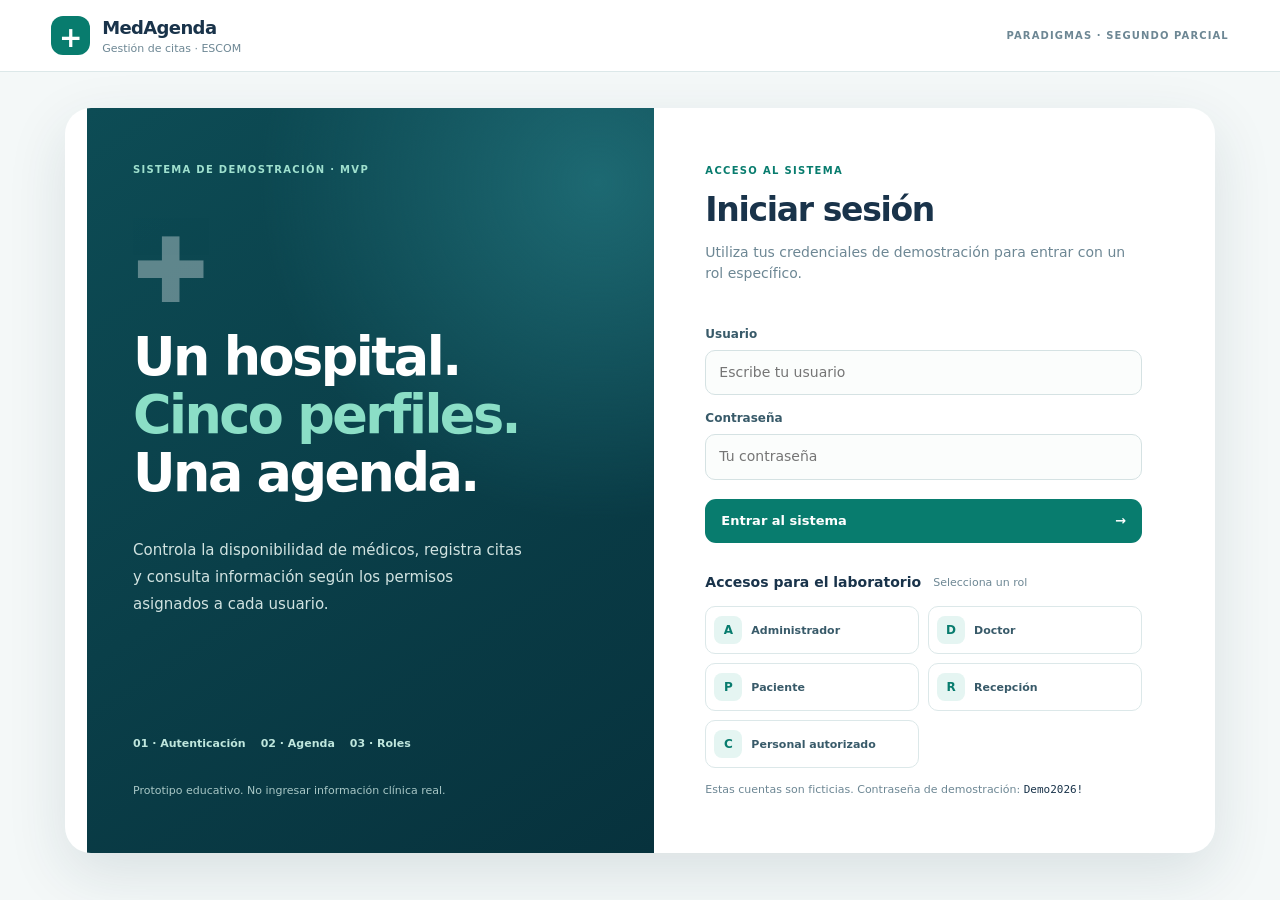
==== frontend/mvp.html @ 10e81b1a "Merge pull request #2 from luisgabrielrosas4-glitch/segundo-parcial-mvp-2026 Segundo parcial mvp 202" ====
<!doctype html>
<html lang="es">
<head>
  <meta charset="utf-8">
  <meta name="viewport" content="width=device-width, initial-scale=1">
  <meta name="color-scheme" content="light">
  <title>MedAgenda | Hospital · Segundo parcial</title>
  <link rel="stylesheet" href="mvp.css">
  <script src="mvp.js" defer></script>
</head>
<body>
  <header class="header">
    <a class="brand" href="/" aria-label="MedAgenda, inicio"><span class="brand-mark">+</span><span><strong>MedAgenda</strong><small>Gestión de citas · ESCOM</small></span></a>
    <div class="header-right"><span class="semester">PARADIGMAS · SEGUNDO PARCIAL</span><span class="user-pill" id="user-pill" hidden></span><button type="button" id="logout" class="logout" hidden>Cerrar sesión</button></div>
  </header>

  <main id="login-screen" class="login-layout">
    <section class="welcome">
      <div class="eyebrow light">SISTEMA DE DEMOSTRACIÓN · MVP</div>
      <div class="welcome-mark">✚</div>
      <h1>Un hospital.<br><em>Cinco perfiles.</em><br>Una agenda.</h1>
      <p>Controla la disponibilidad de médicos, registra citas y consulta información según los permisos asignados a cada usuario.</p>
      <div class="welcome-strip"><span>01 · Autenticación</span><span>02 · Agenda</span><span>03 · Roles</span></div>
      <small>Prototipo educativo. No ingresar información clínica real.</small>
    </section>
    <section class="login-panel">
      <p class="eyebrow">ACCESO AL SISTEMA</p>
      <h2>Iniciar sesión</h2>
      <p class="muted">Utiliza tus credenciales de demostración para entrar con un rol específico.</p>
      <form id="login-form" autocomplete="off">
        <label for="username">Usuario</label><input id="username" name="username" required autocomplete="username" placeholder="Escribe tu usuario" maxlength="60">
        <label for="password">Contraseña</label><input id="password" type="password" name="password" required autocomplete="current-password" placeholder="Tu contraseña">
        <button class="button primary full" type="submit" id="login-button">Entrar al sistema <span>→</span></button>
      </form>
      <p id="login-error" role="alert" class="alert" hidden></p>
      <div class="demo-guide"><div class="row"><strong>Accesos para el laboratorio</strong><span class="small-label">Selecciona un rol</span></div>
        <div class="demo-grid" id="demo-grid">
          <button type="button" data-demo="admin"><span class="demo-avatar">A</span><span>Administrador</span></button>
          <button type="button" data-demo="doctora"><span class="demo-avatar">D</span><span>Doctor</span></button>
          <button type="button" data-demo="paciente"><span class="demo-avatar">P</span><span>Paciente</span></button>
          <button type="button" data-demo="recepcion"><span class="demo-avatar">R</span><span>Recepción</span></button>
          <button type="button" data-demo="consulta"><span class="demo-avatar">C</span><span>Personal autorizado</span></button>
        </div>
        <p class="hint">Estas cuentas son ficticias. Contraseña de demostración: <code>Demo2026!</code></p>
      </div>
    </section>
  </main>

  <main id="dashboard" class="container" hidden>
    <section class="dashboard-title"><div><p class="eyebrow" id="dashboard-eyebrow">MI ESPACIO</p><h1 id="dashboard-heading">Panel principal</h1><p id="dashboard-description" class="muted"></p></div><div class="hours"><small>Jornada de consultas</small><strong>08:00 — 14:00</strong><span>Persistencia SQLite · Datos de prueba</span></div></section>
    <nav class="role-nav" aria-label="Secciones disponibles"><span id="role-note">Acceso según rol</span></nav>
    <p class="status" id="status" role="status">Sesión iniciada.</p>

    <section class="workspace" id="availability-area" hidden>
      <article class="card controls"><div class="card-heading"><span class="step">01</span><div><p class="eyebrow">CONSULTA</p><h2>Disponibilidad médica</h2></div></div>
        <label for="doctor">Médico</label><select id="doctor"><option value="">Seleccionar médico</option></select>
        <label for="date">Fecha de la consulta</label><input id="date" type="date">
        <label for="duration">Duración</label><select id="duration"><option value="15">15 minutos</option><option value="30" selected>30 minutos</option><option value="45">45 minutos</option><option value="60">60 minutos</option></select>
        <button id="search" type="button" class="button primary full">Buscar espacios libres <span>→</span></button>
        <div id="booking-form" hidden>
          <div class="form-divider"></div>
          <p class="eyebrow">RESERVAR HORARIO</p>
          <div class="chosen">Selección actual <strong id="chosen">Ninguna</strong></div>
          <label class="checkline" for="demo-patient"><input id="demo-patient" type="checkbox"> Vincular cita con la cuenta «paciente» de demostración</label>
          <label for="patient">Nombre del paciente</label><input id="patient" maxlength="120" placeholder="Nombre y apellidos" autocomplete="off">
          <label for="phone">Teléfono (opcional)</label><input id="phone" maxlength="30" placeholder="Teléfono ficticio" autocomplete="off">
          <button id="book" type="button" class="button accent full" disabled>Confirmar cita</button>
        </div>
      </article>
      <article class="card schedules"><div class="row space"><div><p class="eyebrow">RESULTADOS</p><h2>Horarios disponibles</h2></div><span id="counter" class="counter">—</span></div>
        <p class="hint">El sistema calcula intervalos libres sin empalmes con otras citas del mismo médico y fecha.</p>
        <div class="slot-grid" id="slots"><p class="empty">Consulta un médico y una fecha para ver los espacios.</p></div>
        <div class="booked-heading"><h3>Horarios ocupados</h3><span class="small-label">Solo intervalos, sin información personal</span></div>
        <div class="occupied" id="occupied"><span class="muted">Sin consulta todavía</span></div>
      </article>
    </section>

    <section id="agenda-area" class="card agenda" hidden>
      <div class="row space"><div><p class="eyebrow">MIS REGISTROS</p><h2 id="agenda-heading">Agenda de citas</h2></div><button id="refresh" type="button" class="button ghost">Actualizar agenda ↻</button></div>
      <p class="hint" id="agenda-hint">Esta tabla muestra la información autorizada para tu cuenta.</p>
      <div class="table-wrap"><table><thead><tr><th>Folio</th><th>Paciente</th><th>Médico</th><th>Fecha</th><th>Horario</th><th>Estado</th><th id="action-head">Acción</th></tr></thead><tbody id="appointments"><tr><td colspan="7">Aún no hay información.</td></tr></tbody></table></div>
    </section>

    <section id="admin-area" class="admin-grid" hidden>
      <article class="card"><p class="eyebrow">ADMINISTRACIÓN</p><h2>Resumen del hospital</h2><div id="metrics" class="metrics"></div><h3>Cuentas de demostración</h3><div class="table-wrap"><table><thead><tr><th>Usuario</th><th>Nombre</th><th>Rol</th><th>Estado</th></tr></thead><tbody id="users"></tbody></table></div></article>
      <article class="card"><p class="eyebrow">CATÁLOGO</p><h2>Registrar médico</h2><p class="hint">El administrador puede agregar médicos al catálogo. Los cambios permanecen guardados.</p>
        <form id="new-doctor-form"><label for="new-id">ID del médico</label><input id="new-id" required maxlength="12" placeholder="MED004">
          <label for="new-name">Nombre</label><input id="new-name" required maxlength="120" placeholder="Dr. Nombre Apellido">
          <label for="new-specialty">Especialidad</label><input id="new-specialty" required maxlength="100" placeholder="Dermatología">
          <button type="submit" class="button primary full">Agregar al catálogo</button></form>
      </article>
    </section>
    <p class="footnote">MVP académico · Los roles y contraseñas están destinados únicamente a demostraciones locales.</p>
  </main>
</body>
</html>
---- frontend/mvp.css ----
:root{--ink:#19334a;--ink2:#385a69;--muted:#6d8794;--line:#dce8e9;--bg:#f4f8f8;--white:#fff;--green:#087c6e;--dark:#0b3b44;--sea:#e5f5f2;--red:#b4424d;--radius:17px;--shadow:0 12px 34px rgba(13,58,68,.07)}
*{box-sizing:border-box}body{margin:0;background:var(--bg);font:14px/1.55 system-ui,-apple-system,Segoe UI,Arial,sans-serif;color:var(--ink)}[hidden]{display:none!important}button,input,select{font:inherit}button{cursor:pointer}button:disabled{opacity:.48;cursor:not-allowed}button:focus-visible,input:focus-visible,select:focus-visible{outline:3px solid #71b8a8;outline-offset:2px}a{color:inherit;text-decoration:none}
.header{background:#fff;min-height:72px;border-bottom:1px solid var(--line);padding:14px clamp(18px,4vw,70px);display:flex;align-items:center;justify-content:space-between;gap:15px}.brand{display:flex;align-items:center;gap:12px}.brand-mark{display:grid;place-items:center;width:39px;height:39px;border-radius:12px;background:var(--green);color:#fff;font-weight:800;font-size:28px}.brand strong{display:block;font-size:18px;letter-spacing:-.035em}.brand small{display:block;font-size:11px;color:var(--muted);margin-top:-2px}.header-right{display:flex;align-items:center;gap:12px;flex-wrap:wrap;justify-content:flex-end}.semester{color:var(--muted);font-size:10px;font-weight:800;letter-spacing:.11em}.user-pill{background:var(--sea);color:var(--green);border-radius:30px;padding:7px 12px;font-size:12px;font-weight:750}.logout{background:transparent;border:1px solid var(--line);border-radius:10px;padding:7px 12px;color:var(--ink2);font-weight:650}
.login-layout{max-width:1150px;margin:36px auto;padding:0 22px;display:grid;grid-template-columns:1fr .95fr;gap:0;min-height:655px;border-radius:26px;overflow:hidden;box-shadow:0 20px 60px #17394e1f;background:#fff}.welcome{background:radial-gradient(circle at 90% 10%,#1d6972 0%,transparent 40%),linear-gradient(147deg,#0d4c55,#07323d);color:#fff;padding:54px 46px;display:flex;flex-direction:column;position:relative}.welcome h1{font-size:clamp(34px,4.1vw,54px);letter-spacing:-.048em;line-height:1.11;font-weight:750;margin:12px 0 20px}.welcome em{font-style:normal;color:#8bdec6}.welcome>p{color:#d1e3e1;font-size:15px;line-height:1.8;max-width:390px}.welcome-mark{font-size:90px;opacity:.34;margin-top:48px;line-height:1}.welcome-strip{display:flex;flex-wrap:wrap;gap:15px;margin-top:auto;font-size:11px;font-weight:750;color:#bfe6dd}.welcome>small{color:#a8c7c6;margin-top:30px;font-size:11px}.login-panel{padding:55px clamp(25px,4vw,60px);display:flex;flex-direction:column}.login-panel h2{font-size:33px;margin:5px 0 7px;letter-spacing:-.04em}.muted,.hint{color:var(--muted)}.eyebrow{margin:0;color:var(--green);font-size:10px;letter-spacing:.13em;font-weight:850}.eyebrow.light{color:#9fe0ce}.login-panel>p.muted{margin:0 0 26px}.login-panel label,.controls label,.admin-grid label{display:block;margin:14px 0 6px;color:var(--ink2);font-size:12px;font-weight:750}.login-panel input,.controls input,.controls select,.admin-grid input{width:100%;padding:11px 13px;border:1px solid #d5e2e3;border-radius:10px;background:#fbfdfc;color:var(--ink);min-height:45px}.button{display:inline-flex;justify-content:center;gap:12px;align-items:center;border:0;border-radius:11px;font-size:13px;font-weight:780;padding:12px 16px;min-height:43px}.button.primary{background:var(--green);color:#fff}.button.primary:hover,.button.accent:hover{filter:brightness(.93)}.button.accent{background:var(--dark);color:white}.button.ghost{border:1px solid var(--line);background:#fff;color:var(--green)}.button.full{width:100%;justify-content:space-between;margin-top:19px}.alert{padding:10px;border-radius:9px;background:#fff0f0;color:var(--red);font-size:12px}.demo-guide{margin-top:auto;padding-top:29px}.row{display:flex;align-items:center;gap:12px}.row.space{justify-content:space-between}.small-label{font-size:11px;color:var(--muted)}.demo-grid{display:grid;grid-template-columns:repeat(2,1fr);gap:9px;margin:13px 0}.demo-grid button{text-align:left;display:flex;align-items:center;gap:9px;border:1px solid var(--line);background:#fff;border-radius:10px;padding:9px 8px;font-size:11px;font-weight:700;color:var(--ink2)}.demo-grid button:hover{background:var(--sea);border-color:#9ccec2}.demo-avatar{border-radius:8px;width:28px;height:28px;background:var(--sea);color:var(--green);font-size:12px;display:grid;place-items:center}.demo-guide .hint{font-size:11px;margin:0}.demo-guide code{color:var(--ink)}
.container{max-width:1210px;margin:0 auto;padding:34px 22px 60px}.dashboard-title{display:flex;justify-content:space-between;gap:20px;align-items:flex-start;margin-bottom:20px}.dashboard-title h1{font-size:clamp(26px,4vw,39px);line-height:1.1;letter-spacing:-.04em;margin:6px 0 9px}.dashboard-title .muted{margin:0;font-size:13px}.hours{background:linear-gradient(120deg,#e4f6f0,#f4fbf8);border:1px solid #c8e9de;border-radius:14px;padding:14px 22px;min-width:220px}.hours small,.hours span{display:block;font-size:11px;color:#5e8b7e}.hours strong{display:block;font-size:22px;margin:2px 0;color:#176457}.role-nav{border:1px solid var(--line);background:#fff;border-radius:12px;padding:12px 18px;margin-bottom:16px;color:var(--ink2);font-size:12px;font-weight:670}.status{padding:11px 15px;border-radius:11px;background:#eaf7f2;color:#136652;border:1px solid #c7e7d9;font-size:12px;margin:0 0 17px}.status.bad{background:#fff1f1;border-color:#f0d0d0;color:var(--red)}.card{background:#fff;border:1px solid var(--line);border-radius:var(--radius);box-shadow:var(--shadow);padding:26px}.card h2{font-size:20px;letter-spacing:-.025em;margin:2px 0 14px}.card h3{font-size:15px;margin:20px 0 11px}.workspace{display:grid;grid-template-columns:minmax(280px,355px) 1fr;gap:19px;margin-bottom:19px}.card-heading{display:flex;gap:12px;align-items:center}.card-heading h2{margin:0}.step{background:var(--sea);color:var(--green);padding:11px;border-radius:11px;font-weight:800}.controls .button{margin-top:19px}.form-divider{height:1px;background:var(--line);margin:26px 0 19px}.chosen{padding:11px;border:1px solid #cce7de;background:#f4faf7;border-radius:10px;font-size:12px;margin:10px 0}.chosen strong{display:block;color:var(--green);font-size:15px}.checkline{display:flex!important;align-items:flex-start;gap:9px;line-height:1.4}.checkline input{width:auto;min-height:0;margin:2px 0}.schedules .hint,.agenda .hint,.admin-grid .hint{font-size:12px;margin:0 0 15px}.counter{background:var(--sea);color:var(--green);border-radius:30px;padding:6px 10px;font-size:11px;font-weight:800}.slot-grid{display:grid;grid-template-columns:repeat(auto-fill,minmax(125px,1fr));gap:10px;min-height:120px}.slot{background:#f9fcfb;border:1px solid #d3e8df;padding:14px;border-radius:12px;text-align:center}.slot strong{display:block;font-size:17px;letter-spacing:-.02em}.slot small{display:block;font-size:11px;color:var(--muted)}.slot:hover:not(:disabled),.slot[aria-pressed=true]{background:#e2f5ef;border-color:#56a48d}.slot[aria-pressed=true]{box-shadow:inset 0 0 0 1px #56a48d}.slot.readonly{cursor:default}.empty{grid-column:1/-1;text-align:center;padding:33px;color:var(--muted);font-size:13px}.booked-heading{display:flex;gap:15px;flex-wrap:wrap;align-items:center;margin-top:22px;border-top:1px solid var(--line);padding-top:10px}.occupied{display:flex;flex-wrap:wrap;gap:7px}.occupied span{padding:7px 11px;background:#fff1f1;border:1px solid #f1dbdb;color:#a45e65;border-radius:10px;font-size:11px}.occupied .muted{background:transparent;border:0}.agenda{margin-bottom:19px}.table-wrap{overflow:auto;border:1px solid var(--line);border-radius:11px}table{width:100%;border-collapse:collapse;font-size:12px;white-space:nowrap}th{text-align:left;font-size:10px;text-transform:uppercase;letter-spacing:.06em;color:#6d8490;background:#f5f9f9}th,td{padding:11px 12px;border-bottom:1px solid var(--line)}tbody tr:last-child td{border-bottom:0}.state{font-size:11px;padding:5px 8px;border-radius:20px;background:#ecf7f0;color:#17724e}.state.cancelada{color:#8b6e70;background:#f3eeee}.small-btn{background:#fff1f1;border:1px solid #e3c2c4;border-radius:7px;color:#9f454b;padding:6px 9px;font-size:11px}.admin-grid{display:grid;grid-template-columns:minmax(0,1.3fr) minmax(280px,1fr);gap:19px}.metrics{display:grid;grid-template-columns:repeat(2,1fr);gap:11px;margin:18px 0}.metrics div{background:#f3faf7;border:1px solid #d5e9e3;border-radius:12px;padding:12px}.metrics strong{font-size:23px;display:block;color:var(--green)}.metrics small{color:var(--muted)}.footnote{text-align:center;color:var(--muted);font-size:11px;margin:28px 0 0}
@media(max-width:850px){.login-layout{grid-template-columns:1fr}.welcome{min-height:330px;padding:33px}.welcome-mark{font-size:50px;margin-top:12px}.welcome-strip{margin-top:10px}.login-panel{padding:30px}.workspace,.admin-grid{grid-template-columns:1fr}.dashboard-title{flex-direction:column}.hours{width:100%}}@media(max-width:520px){.semester{display:none}.header{padding:12px 16px}.container{padding:20px 12px}.card{padding:16px}.demo-grid{grid-template-columns:1fr 1fr}.row.space{align-items:flex-start}.dashboard-title h1{font-size:29px}}
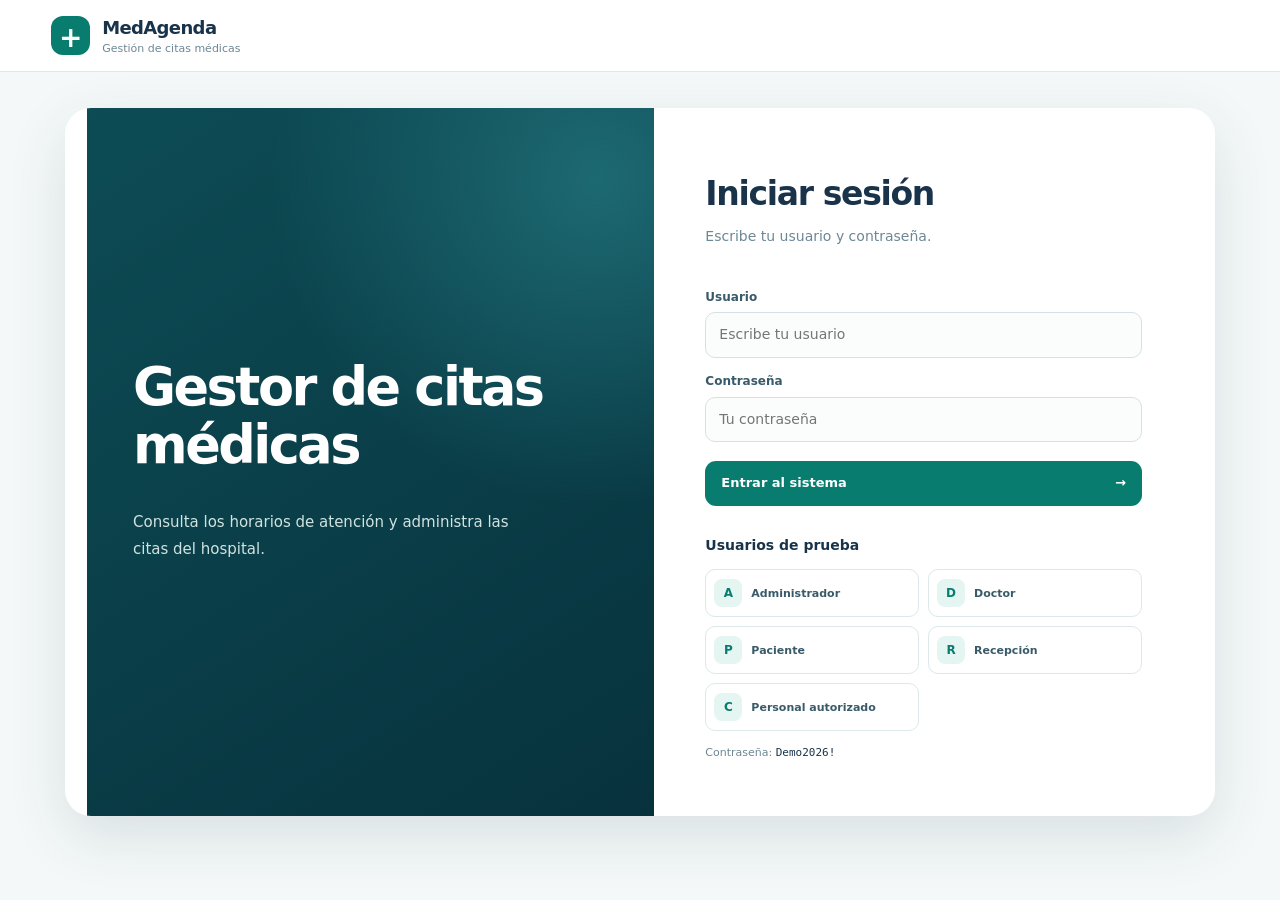
==== commit 842f74f4: "Merge pull request #3 from luisgabrielrosas4-glitch/segundo-parcial-mvp-2026 Segundo parcial mvp 202" ====
--- a/frontend/mvp.html
+++ b/frontend/mvp.html
@@ -4,36 +4,31 @@
   <meta charset="utf-8">
   <meta name="viewport" content="width=device-width, initial-scale=1">
   <meta name="color-scheme" content="light">
-  <title>MedAgenda | Hospital · Segundo parcial</title>
+  <title>MedAgenda | Gestor de citas</title>
   <link rel="stylesheet" href="mvp.css">
   <script src="mvp.js" defer></script>
 </head>
 <body>
   <header class="header">
-    <a class="brand" href="/" aria-label="MedAgenda, inicio"><span class="brand-mark">+</span><span><strong>MedAgenda</strong><small>Gestión de citas · ESCOM</small></span></a>
-    <div class="header-right"><span class="semester">PARADIGMAS · SEGUNDO PARCIAL</span><span class="user-pill" id="user-pill" hidden></span><button type="button" id="logout" class="logout" hidden>Cerrar sesión</button></div>
+    <a class="brand" href="/" aria-label="MedAgenda, inicio"><span class="brand-mark">+</span><span><strong>MedAgenda</strong><small>Gestión de citas médicas</small></span></a>
+    <div class="header-right"><span class="user-pill" id="user-pill" hidden></span><button type="button" id="logout" class="logout" hidden>Cerrar sesión</button></div>
   </header>
 
   <main id="login-screen" class="login-layout">
     <section class="welcome">
-      <div class="eyebrow light">SISTEMA DE DEMOSTRACIÓN · MVP</div>
-      <div class="welcome-mark">✚</div>
-      <h1>Un hospital.<br><em>Cinco perfiles.</em><br>Una agenda.</h1>
-      <p>Controla la disponibilidad de médicos, registra citas y consulta información según los permisos asignados a cada usuario.</p>
-      <div class="welcome-strip"><span>01 · Autenticación</span><span>02 · Agenda</span><span>03 · Roles</span></div>
-      <small>Prototipo educativo. No ingresar información clínica real.</small>
+      <h1>Gestor de citas médicas</h1>
+      <p>Consulta los horarios de atención y administra las citas del hospital.</p>
     </section>
     <section class="login-panel">
-      <p class="eyebrow">ACCESO AL SISTEMA</p>
       <h2>Iniciar sesión</h2>
-      <p class="muted">Utiliza tus credenciales de demostración para entrar con un rol específico.</p>
+      <p class="muted">Escribe tu usuario y contraseña.</p>
       <form id="login-form" autocomplete="off">
         <label for="username">Usuario</label><input id="username" name="username" required autocomplete="username" placeholder="Escribe tu usuario" maxlength="60">
         <label for="password">Contraseña</label><input id="password" type="password" name="password" required autocomplete="current-password" placeholder="Tu contraseña">
         <button class="button primary full" type="submit" id="login-button">Entrar al sistema <span>→</span></button>
       </form>
       <p id="login-error" role="alert" class="alert" hidden></p>
-      <div class="demo-guide"><div class="row"><strong>Accesos para el laboratorio</strong><span class="small-label">Selecciona un rol</span></div>
+      <div class="demo-guide"><div class="row"><strong>Usuarios de prueba</strong></div>
         <div class="demo-grid" id="demo-grid">
           <button type="button" data-demo="admin"><span class="demo-avatar">A</span><span>Administrador</span></button>
           <button type="button" data-demo="doctora"><span class="demo-avatar">D</span><span>Doctor</span></button>
@@ -41,56 +36,53 @@
           <button type="button" data-demo="recepcion"><span class="demo-avatar">R</span><span>Recepción</span></button>
           <button type="button" data-demo="consulta"><span class="demo-avatar">C</span><span>Personal autorizado</span></button>
         </div>
-        <p class="hint">Estas cuentas son ficticias. Contraseña de demostración: <code>Demo2026!</code></p>
+        <p class="hint">Contraseña: <code>Demo2026!</code></p>
       </div>
     </section>
   </main>
 
   <main id="dashboard" class="container" hidden>
-    <section class="dashboard-title"><div><p class="eyebrow" id="dashboard-eyebrow">MI ESPACIO</p><h1 id="dashboard-heading">Panel principal</h1><p id="dashboard-description" class="muted"></p></div><div class="hours"><small>Jornada de consultas</small><strong>08:00 — 14:00</strong><span>Persistencia SQLite · Datos de prueba</span></div></section>
-    <nav class="role-nav" aria-label="Secciones disponibles"><span id="role-note">Acceso según rol</span></nav>
+    <section class="dashboard-title"><div><h1 id="dashboard-heading">Panel principal</h1><p id="dashboard-description" class="muted"></p></div><div class="hours"><small>Horario de consultas</small><strong>08:00 — 14:00</strong></div></section>
     <p class="status" id="status" role="status">Sesión iniciada.</p>
 
     <section class="workspace" id="availability-area" hidden>
-      <article class="card controls"><div class="card-heading"><span class="step">01</span><div><p class="eyebrow">CONSULTA</p><h2>Disponibilidad médica</h2></div></div>
+      <article class="card controls"><div class="card-heading"><div><h2>Disponibilidad médica</h2></div></div>
         <label for="doctor">Médico</label><select id="doctor"><option value="">Seleccionar médico</option></select>
         <label for="date">Fecha de la consulta</label><input id="date" type="date">
         <label for="duration">Duración</label><select id="duration"><option value="15">15 minutos</option><option value="30" selected>30 minutos</option><option value="45">45 minutos</option><option value="60">60 minutos</option></select>
         <button id="search" type="button" class="button primary full">Buscar espacios libres <span>→</span></button>
         <div id="booking-form" hidden>
           <div class="form-divider"></div>
-          <p class="eyebrow">RESERVAR HORARIO</p>
+          <h3>Registrar cita</h3>
           <div class="chosen">Selección actual <strong id="chosen">Ninguna</strong></div>
-          <label class="checkline" for="demo-patient"><input id="demo-patient" type="checkbox"> Vincular cita con la cuenta «paciente» de demostración</label>
+          <label class="checkline" for="demo-patient"><input id="demo-patient" type="checkbox"> Asociar a la cuenta «paciente»</label>
           <label for="patient">Nombre del paciente</label><input id="patient" maxlength="120" placeholder="Nombre y apellidos" autocomplete="off">
-          <label for="phone">Teléfono (opcional)</label><input id="phone" maxlength="30" placeholder="Teléfono ficticio" autocomplete="off">
+          <label for="phone">Teléfono (opcional)</label><input id="phone" maxlength="30" placeholder="Teléfono" autocomplete="off">
           <button id="book" type="button" class="button accent full" disabled>Confirmar cita</button>
         </div>
       </article>
-      <article class="card schedules"><div class="row space"><div><p class="eyebrow">RESULTADOS</p><h2>Horarios disponibles</h2></div><span id="counter" class="counter">—</span></div>
-        <p class="hint">El sistema calcula intervalos libres sin empalmes con otras citas del mismo médico y fecha.</p>
+      <article class="card schedules"><div class="row space"><div><h2>Horarios disponibles</h2></div><span id="counter" class="counter">—</span></div>
+        <p class="hint">Horarios para el médico y la fecha seleccionados.</p>
         <div class="slot-grid" id="slots"><p class="empty">Consulta un médico y una fecha para ver los espacios.</p></div>
-        <div class="booked-heading"><h3>Horarios ocupados</h3><span class="small-label">Solo intervalos, sin información personal</span></div>
+        <div class="booked-heading"><h3>Horarios ocupados</h3></div>
         <div class="occupied" id="occupied"><span class="muted">Sin consulta todavía</span></div>
       </article>
     </section>
 
     <section id="agenda-area" class="card agenda" hidden>
-      <div class="row space"><div><p class="eyebrow">MIS REGISTROS</p><h2 id="agenda-heading">Agenda de citas</h2></div><button id="refresh" type="button" class="button ghost">Actualizar agenda ↻</button></div>
-      <p class="hint" id="agenda-hint">Esta tabla muestra la información autorizada para tu cuenta.</p>
+      <div class="row space"><div><h2 id="agenda-heading">Agenda de citas</h2></div><button id="refresh" type="button" class="button ghost">Actualizar agenda ↻</button></div>
       <div class="table-wrap"><table><thead><tr><th>Folio</th><th>Paciente</th><th>Médico</th><th>Fecha</th><th>Horario</th><th>Estado</th><th id="action-head">Acción</th></tr></thead><tbody id="appointments"><tr><td colspan="7">Aún no hay información.</td></tr></tbody></table></div>
     </section>
 
     <section id="admin-area" class="admin-grid" hidden>
-      <article class="card"><p class="eyebrow">ADMINISTRACIÓN</p><h2>Resumen del hospital</h2><div id="metrics" class="metrics"></div><h3>Cuentas de demostración</h3><div class="table-wrap"><table><thead><tr><th>Usuario</th><th>Nombre</th><th>Rol</th><th>Estado</th></tr></thead><tbody id="users"></tbody></table></div></article>
-      <article class="card"><p class="eyebrow">CATÁLOGO</p><h2>Registrar médico</h2><p class="hint">El administrador puede agregar médicos al catálogo. Los cambios permanecen guardados.</p>
+      <article class="card"><h2>Resumen</h2><div id="metrics" class="metrics"></div><h3>Usuarios</h3><div class="table-wrap"><table><thead><tr><th>Usuario</th><th>Nombre</th><th>Rol</th><th>Estado</th></tr></thead><tbody id="users"></tbody></table></div></article>
+      <article class="card"><h2>Registrar médico</h2>
         <form id="new-doctor-form"><label for="new-id">ID del médico</label><input id="new-id" required maxlength="12" placeholder="MED004">
           <label for="new-name">Nombre</label><input id="new-name" required maxlength="120" placeholder="Dr. Nombre Apellido">
           <label for="new-specialty">Especialidad</label><input id="new-specialty" required maxlength="100" placeholder="Dermatología">
           <button type="submit" class="button primary full">Agregar al catálogo</button></form>
       </article>
     </section>
-    <p class="footnote">MVP académico · Los roles y contraseñas están destinados únicamente a demostraciones locales.</p>
   </main>
 </body>
 </html>
--- a/frontend/mvp.css
+++ b/frontend/mvp.css
@@ -1,6 +1,6 @@
 :root{--ink:#19334a;--ink2:#385a69;--muted:#6d8794;--line:#dce8e9;--bg:#f4f8f8;--white:#fff;--green:#087c6e;--dark:#0b3b44;--sea:#e5f5f2;--red:#b4424d;--radius:17px;--shadow:0 12px 34px rgba(13,58,68,.07)}
 *{box-sizing:border-box}body{margin:0;background:var(--bg);font:14px/1.55 system-ui,-apple-system,Segoe UI,Arial,sans-serif;color:var(--ink)}[hidden]{display:none!important}button,input,select{font:inherit}button{cursor:pointer}button:disabled{opacity:.48;cursor:not-allowed}button:focus-visible,input:focus-visible,select:focus-visible{outline:3px solid #71b8a8;outline-offset:2px}a{color:inherit;text-decoration:none}
 .header{background:#fff;min-height:72px;border-bottom:1px solid var(--line);padding:14px clamp(18px,4vw,70px);display:flex;align-items:center;justify-content:space-between;gap:15px}.brand{display:flex;align-items:center;gap:12px}.brand-mark{display:grid;place-items:center;width:39px;height:39px;border-radius:12px;background:var(--green);color:#fff;font-weight:800;font-size:28px}.brand strong{display:block;font-size:18px;letter-spacing:-.035em}.brand small{display:block;font-size:11px;color:var(--muted);margin-top:-2px}.header-right{display:flex;align-items:center;gap:12px;flex-wrap:wrap;justify-content:flex-end}.semester{color:var(--muted);font-size:10px;font-weight:800;letter-spacing:.11em}.user-pill{background:var(--sea);color:var(--green);border-radius:30px;padding:7px 12px;font-size:12px;font-weight:750}.logout{background:transparent;border:1px solid var(--line);border-radius:10px;padding:7px 12px;color:var(--ink2);font-weight:650}
-.login-layout{max-width:1150px;margin:36px auto;padding:0 22px;display:grid;grid-template-columns:1fr .95fr;gap:0;min-height:655px;border-radius:26px;overflow:hidden;box-shadow:0 20px 60px #17394e1f;background:#fff}.welcome{background:radial-gradient(circle at 90% 10%,#1d6972 0%,transparent 40%),linear-gradient(147deg,#0d4c55,#07323d);color:#fff;padding:54px 46px;display:flex;flex-direction:column;position:relative}.welcome h1{font-size:clamp(34px,4.1vw,54px);letter-spacing:-.048em;line-height:1.11;font-weight:750;margin:12px 0 20px}.welcome em{font-style:normal;color:#8bdec6}.welcome>p{color:#d1e3e1;font-size:15px;line-height:1.8;max-width:390px}.welcome-mark{font-size:90px;opacity:.34;margin-top:48px;line-height:1}.welcome-strip{display:flex;flex-wrap:wrap;gap:15px;margin-top:auto;font-size:11px;font-weight:750;color:#bfe6dd}.welcome>small{color:#a8c7c6;margin-top:30px;font-size:11px}.login-panel{padding:55px clamp(25px,4vw,60px);display:flex;flex-direction:column}.login-panel h2{font-size:33px;margin:5px 0 7px;letter-spacing:-.04em}.muted,.hint{color:var(--muted)}.eyebrow{margin:0;color:var(--green);font-size:10px;letter-spacing:.13em;font-weight:850}.eyebrow.light{color:#9fe0ce}.login-panel>p.muted{margin:0 0 26px}.login-panel label,.controls label,.admin-grid label{display:block;margin:14px 0 6px;color:var(--ink2);font-size:12px;font-weight:750}.login-panel input,.controls input,.controls select,.admin-grid input{width:100%;padding:11px 13px;border:1px solid #d5e2e3;border-radius:10px;background:#fbfdfc;color:var(--ink);min-height:45px}.button{display:inline-flex;justify-content:center;gap:12px;align-items:center;border:0;border-radius:11px;font-size:13px;font-weight:780;padding:12px 16px;min-height:43px}.button.primary{background:var(--green);color:#fff}.button.primary:hover,.button.accent:hover{filter:brightness(.93)}.button.accent{background:var(--dark);color:white}.button.ghost{border:1px solid var(--line);background:#fff;color:var(--green)}.button.full{width:100%;justify-content:space-between;margin-top:19px}.alert{padding:10px;border-radius:9px;background:#fff0f0;color:var(--red);font-size:12px}.demo-guide{margin-top:auto;padding-top:29px}.row{display:flex;align-items:center;gap:12px}.row.space{justify-content:space-between}.small-label{font-size:11px;color:var(--muted)}.demo-grid{display:grid;grid-template-columns:repeat(2,1fr);gap:9px;margin:13px 0}.demo-grid button{text-align:left;display:flex;align-items:center;gap:9px;border:1px solid var(--line);background:#fff;border-radius:10px;padding:9px 8px;font-size:11px;font-weight:700;color:var(--ink2)}.demo-grid button:hover{background:var(--sea);border-color:#9ccec2}.demo-avatar{border-radius:8px;width:28px;height:28px;background:var(--sea);color:var(--green);font-size:12px;display:grid;place-items:center}.demo-guide .hint{font-size:11px;margin:0}.demo-guide code{color:var(--ink)}
-.container{max-width:1210px;margin:0 auto;padding:34px 22px 60px}.dashboard-title{display:flex;justify-content:space-between;gap:20px;align-items:flex-start;margin-bottom:20px}.dashboard-title h1{font-size:clamp(26px,4vw,39px);line-height:1.1;letter-spacing:-.04em;margin:6px 0 9px}.dashboard-title .muted{margin:0;font-size:13px}.hours{background:linear-gradient(120deg,#e4f6f0,#f4fbf8);border:1px solid #c8e9de;border-radius:14px;padding:14px 22px;min-width:220px}.hours small,.hours span{display:block;font-size:11px;color:#5e8b7e}.hours strong{display:block;font-size:22px;margin:2px 0;color:#176457}.role-nav{border:1px solid var(--line);background:#fff;border-radius:12px;padding:12px 18px;margin-bottom:16px;color:var(--ink2);font-size:12px;font-weight:670}.status{padding:11px 15px;border-radius:11px;background:#eaf7f2;color:#136652;border:1px solid #c7e7d9;font-size:12px;margin:0 0 17px}.status.bad{background:#fff1f1;border-color:#f0d0d0;color:var(--red)}.card{background:#fff;border:1px solid var(--line);border-radius:var(--radius);box-shadow:var(--shadow);padding:26px}.card h2{font-size:20px;letter-spacing:-.025em;margin:2px 0 14px}.card h3{font-size:15px;margin:20px 0 11px}.workspace{display:grid;grid-template-columns:minmax(280px,355px) 1fr;gap:19px;margin-bottom:19px}.card-heading{display:flex;gap:12px;align-items:center}.card-heading h2{margin:0}.step{background:var(--sea);color:var(--green);padding:11px;border-radius:11px;font-weight:800}.controls .button{margin-top:19px}.form-divider{height:1px;background:var(--line);margin:26px 0 19px}.chosen{padding:11px;border:1px solid #cce7de;background:#f4faf7;border-radius:10px;font-size:12px;margin:10px 0}.chosen strong{display:block;color:var(--green);font-size:15px}.checkline{display:flex!important;align-items:flex-start;gap:9px;line-height:1.4}.checkline input{width:auto;min-height:0;margin:2px 0}.schedules .hint,.agenda .hint,.admin-grid .hint{font-size:12px;margin:0 0 15px}.counter{background:var(--sea);color:var(--green);border-radius:30px;padding:6px 10px;font-size:11px;font-weight:800}.slot-grid{display:grid;grid-template-columns:repeat(auto-fill,minmax(125px,1fr));gap:10px;min-height:120px}.slot{background:#f9fcfb;border:1px solid #d3e8df;padding:14px;border-radius:12px;text-align:center}.slot strong{display:block;font-size:17px;letter-spacing:-.02em}.slot small{display:block;font-size:11px;color:var(--muted)}.slot:hover:not(:disabled),.slot[aria-pressed=true]{background:#e2f5ef;border-color:#56a48d}.slot[aria-pressed=true]{box-shadow:inset 0 0 0 1px #56a48d}.slot.readonly{cursor:default}.empty{grid-column:1/-1;text-align:center;padding:33px;color:var(--muted);font-size:13px}.booked-heading{display:flex;gap:15px;flex-wrap:wrap;align-items:center;margin-top:22px;border-top:1px solid var(--line);padding-top:10px}.occupied{display:flex;flex-wrap:wrap;gap:7px}.occupied span{padding:7px 11px;background:#fff1f1;border:1px solid #f1dbdb;color:#a45e65;border-radius:10px;font-size:11px}.occupied .muted{background:transparent;border:0}.agenda{margin-bottom:19px}.table-wrap{overflow:auto;border:1px solid var(--line);border-radius:11px}table{width:100%;border-collapse:collapse;font-size:12px;white-space:nowrap}th{text-align:left;font-size:10px;text-transform:uppercase;letter-spacing:.06em;color:#6d8490;background:#f5f9f9}th,td{padding:11px 12px;border-bottom:1px solid var(--line)}tbody tr:last-child td{border-bottom:0}.state{font-size:11px;padding:5px 8px;border-radius:20px;background:#ecf7f0;color:#17724e}.state.cancelada{color:#8b6e70;background:#f3eeee}.small-btn{background:#fff1f1;border:1px solid #e3c2c4;border-radius:7px;color:#9f454b;padding:6px 9px;font-size:11px}.admin-grid{display:grid;grid-template-columns:minmax(0,1.3fr) minmax(280px,1fr);gap:19px}.metrics{display:grid;grid-template-columns:repeat(2,1fr);gap:11px;margin:18px 0}.metrics div{background:#f3faf7;border:1px solid #d5e9e3;border-radius:12px;padding:12px}.metrics strong{font-size:23px;display:block;color:var(--green)}.metrics small{color:var(--muted)}.footnote{text-align:center;color:var(--muted);font-size:11px;margin:28px 0 0}
-@media(max-width:850px){.login-layout{grid-template-columns:1fr}.welcome{min-height:330px;padding:33px}.welcome-mark{font-size:50px;margin-top:12px}.welcome-strip{margin-top:10px}.login-panel{padding:30px}.workspace,.admin-grid{grid-template-columns:1fr}.dashboard-title{flex-direction:column}.hours{width:100%}}@media(max-width:520px){.semester{display:none}.header{padding:12px 16px}.container{padding:20px 12px}.card{padding:16px}.demo-grid{grid-template-columns:1fr 1fr}.row.space{align-items:flex-start}.dashboard-title h1{font-size:29px}}
+.login-layout{max-width:1150px;margin:36px auto;padding:0 22px;display:grid;grid-template-columns:1fr .95fr;gap:0;min-height:580px;border-radius:26px;overflow:hidden;box-shadow:0 20px 60px #17394e1f;background:#fff}.welcome{background:radial-gradient(circle at 90% 10%,#1d6972 0%,transparent 40%),linear-gradient(147deg,#0d4c55,#07323d);color:#fff;padding:54px 46px;display:flex;flex-direction:column;justify-content:center;position:relative}.welcome h1{font-size:clamp(34px,4.1vw,54px);letter-spacing:-.048em;line-height:1.11;font-weight:750;margin:12px 0 20px}.welcome>p{color:#d1e3e1;font-size:15px;line-height:1.8;max-width:390px}.login-panel{padding:55px clamp(25px,4vw,60px);display:flex;flex-direction:column}.login-panel h2{font-size:33px;margin:5px 0 7px;letter-spacing:-.04em}.muted,.hint{color:var(--muted)}.eyebrow{margin:0;color:var(--green);font-size:10px;letter-spacing:.13em;font-weight:850}.login-panel>p.muted{margin:0 0 26px}.login-panel label,.controls label,.admin-grid label{display:block;margin:14px 0 6px;color:var(--ink2);font-size:12px;font-weight:750}.login-panel input,.controls input,.controls select,.admin-grid input{width:100%;padding:11px 13px;border:1px solid #d5e2e3;border-radius:10px;background:#fbfdfc;color:var(--ink);min-height:45px}.button{display:inline-flex;justify-content:center;gap:12px;align-items:center;border:0;border-radius:11px;font-size:13px;font-weight:780;padding:12px 16px;min-height:43px}.button.primary{background:var(--green);color:#fff}.button.primary:hover,.button.accent:hover{filter:brightness(.93)}.button.accent{background:var(--dark);color:white}.button.ghost{border:1px solid var(--line);background:#fff;color:var(--green)}.button.full{width:100%;justify-content:space-between;margin-top:19px}.alert{padding:10px;border-radius:9px;background:#fff0f0;color:var(--red);font-size:12px}.demo-guide{margin-top:auto;padding-top:29px}.row{display:flex;align-items:center;gap:12px}.row.space{justify-content:space-between}.small-label{font-size:11px;color:var(--muted)}.demo-grid{display:grid;grid-template-columns:repeat(2,1fr);gap:9px;margin:13px 0}.demo-grid button{text-align:left;display:flex;align-items:center;gap:9px;border:1px solid var(--line);background:#fff;border-radius:10px;padding:9px 8px;font-size:11px;font-weight:700;color:var(--ink2)}.demo-grid button:hover{background:var(--sea);border-color:#9ccec2}.demo-avatar{border-radius:8px;width:28px;height:28px;background:var(--sea);color:var(--green);font-size:12px;display:grid;place-items:center}.demo-guide .hint{font-size:11px;margin:0}.demo-guide code{color:var(--ink)}
+.container{max-width:1210px;margin:0 auto;padding:34px 22px 60px}.dashboard-title{display:flex;justify-content:space-between;gap:20px;align-items:flex-start;margin-bottom:20px}.dashboard-title h1{font-size:clamp(26px,4vw,39px);line-height:1.1;letter-spacing:-.04em;margin:6px 0 9px}.dashboard-title .muted{margin:0;font-size:13px}.hours{background:linear-gradient(120deg,#e4f6f0,#f4fbf8);border:1px solid #c8e9de;border-radius:14px;padding:14px 22px;min-width:220px}.hours small,.hours span{display:block;font-size:11px;color:#5e8b7e}.hours strong{display:block;font-size:22px;margin:2px 0;color:#176457}.status{padding:11px 15px;border-radius:11px;background:#eaf7f2;color:#136652;border:1px solid #c7e7d9;font-size:12px;margin:0 0 17px}.status.bad{background:#fff1f1;border-color:#f0d0d0;color:var(--red)}.card{background:#fff;border:1px solid var(--line);border-radius:var(--radius);box-shadow:var(--shadow);padding:26px}.card h2{font-size:20px;letter-spacing:-.025em;margin:2px 0 14px}.card h3{font-size:15px;margin:20px 0 11px}.workspace{display:grid;grid-template-columns:minmax(280px,355px) 1fr;gap:19px;margin-bottom:19px}.card-heading{display:flex;gap:12px;align-items:center}.card-heading h2{margin:0}.controls .button{margin-top:19px}.form-divider{height:1px;background:var(--line);margin:26px 0 19px}.chosen{padding:11px;border:1px solid #cce7de;background:#f4faf7;border-radius:10px;font-size:12px;margin:10px 0}.chosen strong{display:block;color:var(--green);font-size:15px}.checkline{display:flex!important;align-items:flex-start;gap:9px;line-height:1.4}.checkline input{width:auto;min-height:0;margin:2px 0}.schedules .hint,.agenda .hint,.admin-grid .hint{font-size:12px;margin:0 0 15px}.counter{background:var(--sea);color:var(--green);border-radius:30px;padding:6px 10px;font-size:11px;font-weight:800}.slot-grid{display:grid;grid-template-columns:repeat(auto-fill,minmax(125px,1fr));gap:10px;min-height:120px}.slot{background:#f9fcfb;border:1px solid #d3e8df;padding:14px;border-radius:12px;text-align:center}.slot strong{display:block;font-size:17px;letter-spacing:-.02em}.slot small{display:block;font-size:11px;color:var(--muted)}.slot:hover:not(:disabled),.slot[aria-pressed=true]{background:#e2f5ef;border-color:#56a48d}.slot[aria-pressed=true]{box-shadow:inset 0 0 0 1px #56a48d}.slot.readonly{cursor:default}.empty{grid-column:1/-1;text-align:center;padding:33px;color:var(--muted);font-size:13px}.booked-heading{display:flex;gap:15px;flex-wrap:wrap;align-items:center;margin-top:22px;border-top:1px solid var(--line);padding-top:10px}.occupied{display:flex;flex-wrap:wrap;gap:7px}.occupied span{padding:7px 11px;background:#fff1f1;border:1px solid #f1dbdb;color:#a45e65;border-radius:10px;font-size:11px}.occupied .muted{background:transparent;border:0}.agenda{margin-bottom:19px}.table-wrap{overflow:auto;border:1px solid var(--line);border-radius:11px}table{width:100%;border-collapse:collapse;font-size:12px;white-space:nowrap}th{text-align:left;font-size:10px;text-transform:uppercase;letter-spacing:.06em;color:#6d8490;background:#f5f9f9}th,td{padding:11px 12px;border-bottom:1px solid var(--line)}tbody tr:last-child td{border-bottom:0}.state{font-size:11px;padding:5px 8px;border-radius:20px;background:#ecf7f0;color:#17724e}.state.cancelada{color:#8b6e70;background:#f3eeee}.small-btn{background:#fff1f1;border:1px solid #e3c2c4;border-radius:7px;color:#9f454b;padding:6px 9px;font-size:11px}.admin-grid{display:grid;grid-template-columns:minmax(0,1.3fr) minmax(280px,1fr);gap:19px}.metrics{display:grid;grid-template-columns:repeat(2,1fr);gap:11px;margin:18px 0}.metrics div{background:#f3faf7;border:1px solid #d5e9e3;border-radius:12px;padding:12px}.metrics strong{font-size:23px;display:block;color:var(--green)}.metrics small{color:var(--muted)}
+@media(max-width:850px){.login-layout{grid-template-columns:1fr}.welcome{min-height:330px;padding:33px}.login-panel{padding:30px}.workspace,.admin-grid{grid-template-columns:1fr}.dashboard-title{flex-direction:column}.hours{width:100%}}@media(max-width:520px){.header{padding:12px 16px}.container{padding:20px 12px}.card{padding:16px}.demo-grid{grid-template-columns:1fr 1fr}.row.space{align-items:flex-start}.dashboard-title h1{font-size:29px}}
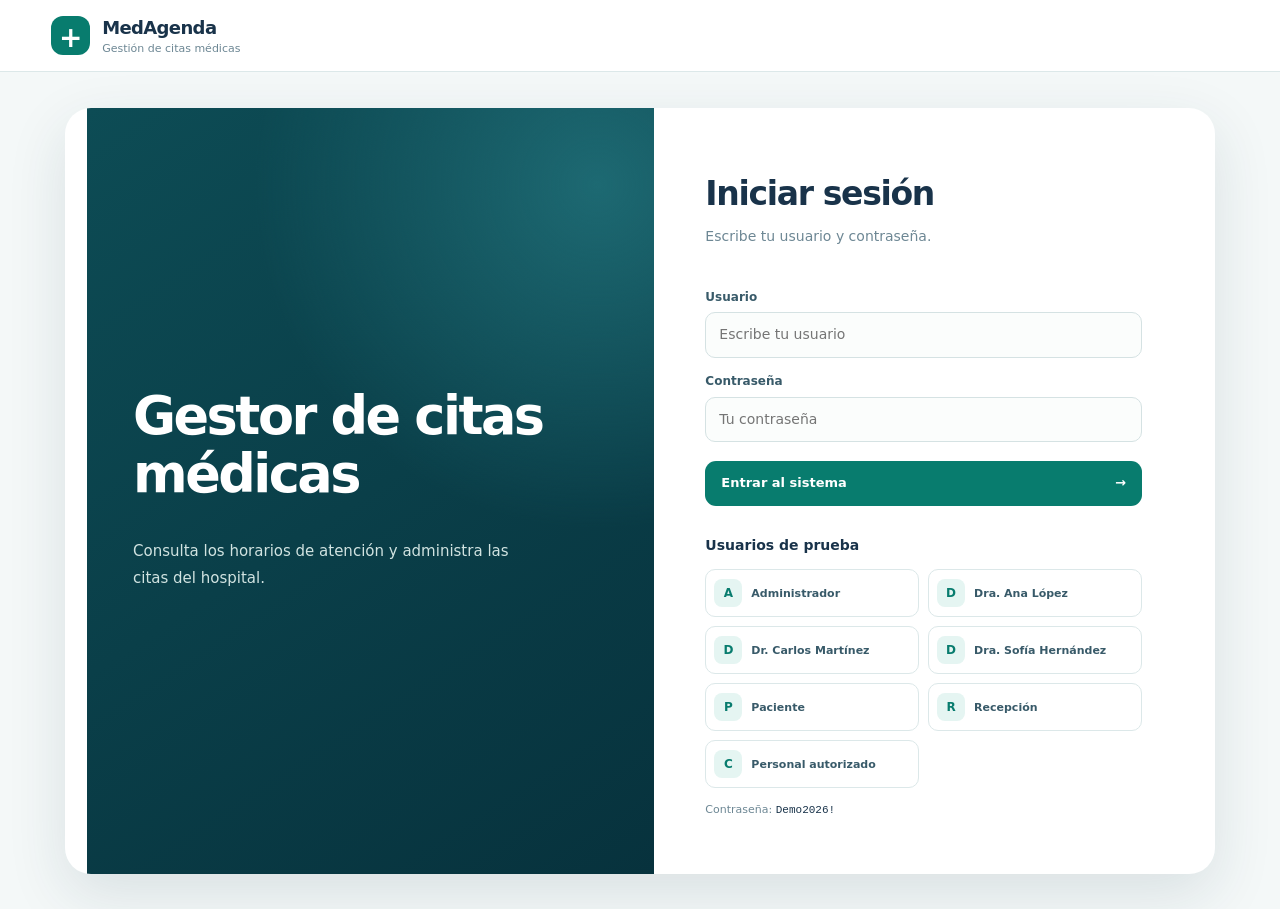
==== commit c7c301a4: "Merge pull request #7 from luisgabrielrosas4-glitch/segundo-parcial-mvp-2026 Segundo parcial mvp 202" ====
--- a/frontend/mvp.html
+++ b/frontend/mvp.html
@@ -31,7 +31,9 @@
       <div class="demo-guide"><div class="row"><strong>Usuarios de prueba</strong></div>
         <div class="demo-grid" id="demo-grid">
           <button type="button" data-demo="admin"><span class="demo-avatar">A</span><span>Administrador</span></button>
-          <button type="button" data-demo="doctora"><span class="demo-avatar">D</span><span>Doctor</span></button>
+          <button type="button" data-demo="doctora"><span class="demo-avatar">D</span><span>Dra. Ana López</span></button>
+          <button type="button" data-demo="doctor_carlos"><span class="demo-avatar">D</span><span>Dr. Carlos Martínez</span></button>
+          <button type="button" data-demo="doctora_sofia"><span class="demo-avatar">D</span><span>Dra. Sofía Hernández</span></button>
           <button type="button" data-demo="paciente"><span class="demo-avatar">P</span><span>Paciente</span></button>
           <button type="button" data-demo="recepcion"><span class="demo-avatar">R</span><span>Recepción</span></button>
           <button type="button" data-demo="consulta"><span class="demo-avatar">C</span><span>Personal autorizado</span></button>
@@ -56,8 +58,11 @@
           <h3>Registrar cita</h3>
           <div class="chosen">Selección actual <strong id="chosen">Ninguna</strong></div>
           <label class="checkline" for="demo-patient"><input id="demo-patient" type="checkbox"> Asociar a la cuenta «paciente»</label>
+          <label for="existing-patient">Paciente registrado</label>
+          <select id="existing-patient"><option value="">Registrar nuevo al confirmar</option></select>
           <label for="patient">Nombre del paciente</label><input id="patient" maxlength="120" placeholder="Nombre y apellidos" autocomplete="off">
           <label for="phone">Teléfono (opcional)</label><input id="phone" maxlength="30" placeholder="Teléfono" autocomplete="off">
+          <label for="email">Correo (opcional)</label><input id="email" type="email" maxlength="254" placeholder="correo@ejemplo.com" autocomplete="off">
           <button id="book" type="button" class="button accent full" disabled>Confirmar cita</button>
         </div>
       </article>
@@ -69,13 +74,69 @@
       </article>
     </section>
 
+    <section id="patient-calendar-area" class="card patient-calendar" hidden>
+      <div class="calendar-bar">
+        <div>
+          <h2>Calendario de mis citas</h2>
+          <p class="calendar-intro">Selecciona una fecha para ver el horario y el médico que te atenderá.</p>
+        </div>
+        <div class="calendar-nav" aria-label="Cambiar mes">
+          <button type="button" id="calendar-prev" aria-label="Mes anterior">‹</button>
+          <strong id="calendar-title" aria-live="polite"></strong>
+          <button type="button" id="calendar-next" aria-label="Mes siguiente">›</button>
+          <button type="button" id="calendar-today" class="calendar-today">Hoy</button>
+        </div>
+      </div>
+      <div class="calendar-weekdays" aria-hidden="true">
+        <span>Lun</span><span>Mar</span><span>Mié</span><span>Jue</span><span>Vie</span><span>Sáb</span><span>Dom</span>
+      </div>
+      <div id="calendar-days" class="calendar-days" role="group" aria-label="Citas por día"></div>
+      <div class="calendar-detail">
+        <div class="row space"><h3 id="calendar-selected-title">Citas del día</h3><button id="calendar-refresh" class="button ghost" type="button">Actualizar citas</button></div>
+        <div id="calendar-selected-citas" class="calendar-events"></div>
+      </div>
+    </section>
+
     <section id="agenda-area" class="card agenda" hidden>
       <div class="row space"><div><h2 id="agenda-heading">Agenda de citas</h2></div><button id="refresh" type="button" class="button ghost">Actualizar agenda ↻</button></div>
       <div class="table-wrap"><table><thead><tr><th>Folio</th><th>Paciente</th><th>Médico</th><th>Fecha</th><th>Horario</th><th>Estado</th><th id="action-head">Acción</th></tr></thead><tbody id="appointments"><tr><td colspan="7">Aún no hay información.</td></tr></tbody></table></div>
     </section>
 
+    <section id="reprogram-area" class="card editor-card" hidden>
+      <div class="row space"><h2>Reprogramar cita <span id="reschedule-id"></span></h2><button id="reschedule-close" type="button" class="button ghost">Cerrar</button></div>
+      <form id="reschedule-form" class="form-grid">
+        <label>Médico<select id="reschedule-doctor" required></select></label>
+        <label>Fecha<input id="reschedule-date" type="date" required></label>
+        <label>Hora de inicio<input id="reschedule-time" type="time" min="08:00" max="13:45" required></label>
+        <label>Duración<select id="reschedule-duration"><option value="15">15 minutos</option><option value="30">30 minutos</option><option value="45">45 minutos</option><option value="60">60 minutos</option></select></label>
+        <button class="button primary" type="submit">Guardar cambio</button>
+      </form>
+    </section>
+
+    <section id="patients-area" class="card" hidden>
+      <h2>Pacientes</h2>
+      <form id="patient-form" class="form-grid">
+        <label>Nombre<input id="patient-new-name" required maxlength="120" placeholder="Nombre completo"></label>
+        <label>Teléfono<input id="patient-new-phone" maxlength="30" placeholder="Teléfono"></label>
+        <label>Correo<input id="patient-new-email" type="email" maxlength="254" placeholder="Correo (opcional)"></label>
+        <button type="submit" class="button primary">Registrar paciente</button>
+      </form>
+      <div class="table-wrap"><table><thead><tr><th>ID</th><th>Nombre</th><th>Teléfono</th><th>Correo</th></tr></thead><tbody id="patients"></tbody></table></div>
+    </section>
+
+    <section id="notifications-area" class="card" hidden>
+      <div class="row space"><h2>Notificaciones</h2><button type="button" id="notifications-refresh" class="button ghost">Actualizar</button></div>
+      <div id="notifications"></div>
+    </section>
+
+    <section id="directory-area" class="card directory" hidden>
+      <div class="row space"><h2>Directorio de médicos</h2><button id="directory-refresh" class="button ghost" type="button">Actualizar</button></div>
+      <p class="hint">Consulta de especialidades y capacidad. No se muestran datos de pacientes.</p>
+      <div class="table-wrap"><table><thead><tr><th>ID</th><th>Médico</th><th>Especialidad</th><th>Estado</th><th>Citas programadas</th><th>Pendientes de reagendar</th></tr></thead><tbody id="directory-doctors"></tbody></table></div>
+    </section>
+
     <section id="admin-area" class="admin-grid" hidden>
-      <article class="card"><h2>Resumen</h2><div id="metrics" class="metrics"></div><h3>Usuarios</h3><div class="table-wrap"><table><thead><tr><th>Usuario</th><th>Nombre</th><th>Rol</th><th>Estado</th></tr></thead><tbody id="users"></tbody></table></div></article>
+      <article class="card"><h2>Resumen</h2><div id="metrics" class="metrics"></div><h3>Usuarios</h3><div class="table-wrap"><table><thead><tr><th>Usuario</th><th>Nombre</th><th>Rol</th><th>Estado</th><th>Acciones</th></tr></thead><tbody id="users"></tbody></table></div></article>
       <article class="card"><h2>Registrar médico</h2>
         <form id="new-doctor-form"><label for="new-id">ID del médico</label><input id="new-id" required maxlength="12" placeholder="MED004">
           <label for="new-name">Nombre</label><input id="new-name" required maxlength="120" placeholder="Dr. Nombre Apellido">
@@ -83,6 +144,29 @@
           <button type="submit" class="button primary full">Agregar al catálogo</button></form>
       </article>
     </section>
+    <section id="doctors-admin-area" class="card catalog-admin" hidden>
+      <div class="row space"><h2>Administrar médicos</h2><button id="doctor-admin-refresh" class="button ghost" type="button">Actualizar</button></div>
+      <p class="hint">Al dar de baja a un médico, sus citas futuras quedan pendientes de reagendar. Se conserva el historial.</p>
+      <div class="table-wrap"><table><thead><tr><th>ID</th><th>Médico</th><th>Especialidad</th><th>Estado</th><th>Citas programadas</th><th>Acción</th></tr></thead><tbody id="doctor-admin-list"></tbody></table></div>
+    </section>
+    <section class="card admin-users" id="users-editor" hidden>
+      <h2 id="user-form-title">Registrar usuario</h2>
+      <form class="form-grid" id="user-form">
+        <input type="hidden" id="editing-user">
+        <label>Usuario<input id="account-login" required minlength="3" maxlength="40"></label>
+        <label>Nombre<input id="account-name" required maxlength="100"></label>
+        <label>Rol<select id="account-role"><option value="administrador">Administrador</option><option value="doctor">Doctor</option><option value="paciente">Paciente</option><option value="recepcion">Recepción</option><option value="personal_autorizado">Personal autorizado</option></select></label>
+        <label>Contraseña<input id="account-password" type="password" minlength="8" placeholder="Nueva contraseña"></label>
+        <label>Doctor (si es doctor)<select id="account-doctor"><option value="">Seleccionar</option></select></label>
+        <label>Paciente (si es paciente)<select id="account-patient"><option value="">Seleccionar</option></select></label>
+        <button type="submit" class="button primary">Guardar usuario</button>
+        <button type="button" id="user-form-reset" class="button ghost">Nuevo usuario</button>
+      </form>
+    </section>
   </main>
+  <dialog id="action-dialog" class="dialog-window" aria-labelledby="dialog-title" aria-describedby="dialog-text">
+    <h2 id="dialog-title">Aviso</h2><p id="dialog-text"></p>
+    <div class="dialog-buttons"><button type="button" class="button ghost" id="dialog-cancel">Cancelar</button><button type="button" class="button primary" id="dialog-ok">Aceptar</button></div>
+  </dialog>
 </body>
 </html>
--- a/frontend/mvp.css
+++ b/frontend/mvp.css
@@ -2,5 +2,16 @@
 *{box-sizing:border-box}body{margin:0;background:var(--bg);font:14px/1.55 system-ui,-apple-system,Segoe UI,Arial,sans-serif;color:var(--ink)}[hidden]{display:none!important}button,input,select{font:inherit}button{cursor:pointer}button:disabled{opacity:.48;cursor:not-allowed}button:focus-visible,input:focus-visible,select:focus-visible{outline:3px solid #71b8a8;outline-offset:2px}a{color:inherit;text-decoration:none}
 .header{background:#fff;min-height:72px;border-bottom:1px solid var(--line);padding:14px clamp(18px,4vw,70px);display:flex;align-items:center;justify-content:space-between;gap:15px}.brand{display:flex;align-items:center;gap:12px}.brand-mark{display:grid;place-items:center;width:39px;height:39px;border-radius:12px;background:var(--green);color:#fff;font-weight:800;font-size:28px}.brand strong{display:block;font-size:18px;letter-spacing:-.035em}.brand small{display:block;font-size:11px;color:var(--muted);margin-top:-2px}.header-right{display:flex;align-items:center;gap:12px;flex-wrap:wrap;justify-content:flex-end}.semester{color:var(--muted);font-size:10px;font-weight:800;letter-spacing:.11em}.user-pill{background:var(--sea);color:var(--green);border-radius:30px;padding:7px 12px;font-size:12px;font-weight:750}.logout{background:transparent;border:1px solid var(--line);border-radius:10px;padding:7px 12px;color:var(--ink2);font-weight:650}
 .login-layout{max-width:1150px;margin:36px auto;padding:0 22px;display:grid;grid-template-columns:1fr .95fr;gap:0;min-height:580px;border-radius:26px;overflow:hidden;box-shadow:0 20px 60px #17394e1f;background:#fff}.welcome{background:radial-gradient(circle at 90% 10%,#1d6972 0%,transparent 40%),linear-gradient(147deg,#0d4c55,#07323d);color:#fff;padding:54px 46px;display:flex;flex-direction:column;justify-content:center;position:relative}.welcome h1{font-size:clamp(34px,4.1vw,54px);letter-spacing:-.048em;line-height:1.11;font-weight:750;margin:12px 0 20px}.welcome>p{color:#d1e3e1;font-size:15px;line-height:1.8;max-width:390px}.login-panel{padding:55px clamp(25px,4vw,60px);display:flex;flex-direction:column}.login-panel h2{font-size:33px;margin:5px 0 7px;letter-spacing:-.04em}.muted,.hint{color:var(--muted)}.eyebrow{margin:0;color:var(--green);font-size:10px;letter-spacing:.13em;font-weight:850}.login-panel>p.muted{margin:0 0 26px}.login-panel label,.controls label,.admin-grid label{display:block;margin:14px 0 6px;color:var(--ink2);font-size:12px;font-weight:750}.login-panel input,.controls input,.controls select,.admin-grid input{width:100%;padding:11px 13px;border:1px solid #d5e2e3;border-radius:10px;background:#fbfdfc;color:var(--ink);min-height:45px}.button{display:inline-flex;justify-content:center;gap:12px;align-items:center;border:0;border-radius:11px;font-size:13px;font-weight:780;padding:12px 16px;min-height:43px}.button.primary{background:var(--green);color:#fff}.button.primary:hover,.button.accent:hover{filter:brightness(.93)}.button.accent{background:var(--dark);color:white}.button.ghost{border:1px solid var(--line);background:#fff;color:var(--green)}.button.full{width:100%;justify-content:space-between;margin-top:19px}.alert{padding:10px;border-radius:9px;background:#fff0f0;color:var(--red);font-size:12px}.demo-guide{margin-top:auto;padding-top:29px}.row{display:flex;align-items:center;gap:12px}.row.space{justify-content:space-between}.small-label{font-size:11px;color:var(--muted)}.demo-grid{display:grid;grid-template-columns:repeat(2,1fr);gap:9px;margin:13px 0}.demo-grid button{text-align:left;display:flex;align-items:center;gap:9px;border:1px solid var(--line);background:#fff;border-radius:10px;padding:9px 8px;font-size:11px;font-weight:700;color:var(--ink2)}.demo-grid button:hover{background:var(--sea);border-color:#9ccec2}.demo-avatar{border-radius:8px;width:28px;height:28px;background:var(--sea);color:var(--green);font-size:12px;display:grid;place-items:center}.demo-guide .hint{font-size:11px;margin:0}.demo-guide code{color:var(--ink)}
-.container{max-width:1210px;margin:0 auto;padding:34px 22px 60px}.dashboard-title{display:flex;justify-content:space-between;gap:20px;align-items:flex-start;margin-bottom:20px}.dashboard-title h1{font-size:clamp(26px,4vw,39px);line-height:1.1;letter-spacing:-.04em;margin:6px 0 9px}.dashboard-title .muted{margin:0;font-size:13px}.hours{background:linear-gradient(120deg,#e4f6f0,#f4fbf8);border:1px solid #c8e9de;border-radius:14px;padding:14px 22px;min-width:220px}.hours small,.hours span{display:block;font-size:11px;color:#5e8b7e}.hours strong{display:block;font-size:22px;margin:2px 0;color:#176457}.status{padding:11px 15px;border-radius:11px;background:#eaf7f2;color:#136652;border:1px solid #c7e7d9;font-size:12px;margin:0 0 17px}.status.bad{background:#fff1f1;border-color:#f0d0d0;color:var(--red)}.card{background:#fff;border:1px solid var(--line);border-radius:var(--radius);box-shadow:var(--shadow);padding:26px}.card h2{font-size:20px;letter-spacing:-.025em;margin:2px 0 14px}.card h3{font-size:15px;margin:20px 0 11px}.workspace{display:grid;grid-template-columns:minmax(280px,355px) 1fr;gap:19px;margin-bottom:19px}.card-heading{display:flex;gap:12px;align-items:center}.card-heading h2{margin:0}.controls .button{margin-top:19px}.form-divider{height:1px;background:var(--line);margin:26px 0 19px}.chosen{padding:11px;border:1px solid #cce7de;background:#f4faf7;border-radius:10px;font-size:12px;margin:10px 0}.chosen strong{display:block;color:var(--green);font-size:15px}.checkline{display:flex!important;align-items:flex-start;gap:9px;line-height:1.4}.checkline input{width:auto;min-height:0;margin:2px 0}.schedules .hint,.agenda .hint,.admin-grid .hint{font-size:12px;margin:0 0 15px}.counter{background:var(--sea);color:var(--green);border-radius:30px;padding:6px 10px;font-size:11px;font-weight:800}.slot-grid{display:grid;grid-template-columns:repeat(auto-fill,minmax(125px,1fr));gap:10px;min-height:120px}.slot{background:#f9fcfb;border:1px solid #d3e8df;padding:14px;border-radius:12px;text-align:center}.slot strong{display:block;font-size:17px;letter-spacing:-.02em}.slot small{display:block;font-size:11px;color:var(--muted)}.slot:hover:not(:disabled),.slot[aria-pressed=true]{background:#e2f5ef;border-color:#56a48d}.slot[aria-pressed=true]{box-shadow:inset 0 0 0 1px #56a48d}.slot.readonly{cursor:default}.empty{grid-column:1/-1;text-align:center;padding:33px;color:var(--muted);font-size:13px}.booked-heading{display:flex;gap:15px;flex-wrap:wrap;align-items:center;margin-top:22px;border-top:1px solid var(--line);padding-top:10px}.occupied{display:flex;flex-wrap:wrap;gap:7px}.occupied span{padding:7px 11px;background:#fff1f1;border:1px solid #f1dbdb;color:#a45e65;border-radius:10px;font-size:11px}.occupied .muted{background:transparent;border:0}.agenda{margin-bottom:19px}.table-wrap{overflow:auto;border:1px solid var(--line);border-radius:11px}table{width:100%;border-collapse:collapse;font-size:12px;white-space:nowrap}th{text-align:left;font-size:10px;text-transform:uppercase;letter-spacing:.06em;color:#6d8490;background:#f5f9f9}th,td{padding:11px 12px;border-bottom:1px solid var(--line)}tbody tr:last-child td{border-bottom:0}.state{font-size:11px;padding:5px 8px;border-radius:20px;background:#ecf7f0;color:#17724e}.state.cancelada{color:#8b6e70;background:#f3eeee}.small-btn{background:#fff1f1;border:1px solid #e3c2c4;border-radius:7px;color:#9f454b;padding:6px 9px;font-size:11px}.admin-grid{display:grid;grid-template-columns:minmax(0,1.3fr) minmax(280px,1fr);gap:19px}.metrics{display:grid;grid-template-columns:repeat(2,1fr);gap:11px;margin:18px 0}.metrics div{background:#f3faf7;border:1px solid #d5e9e3;border-radius:12px;padding:12px}.metrics strong{font-size:23px;display:block;color:var(--green)}.metrics small{color:var(--muted)}
+.container{max-width:1210px;margin:0 auto;padding:34px 22px 60px}.dashboard-title{display:flex;justify-content:space-between;gap:20px;align-items:flex-start;margin-bottom:20px}.dashboard-title h1{font-size:clamp(26px,4vw,39px);line-height:1.1;letter-spacing:-.04em;margin:6px 0 9px}.dashboard-title .muted{margin:0;font-size:13px}.hours{background:linear-gradient(120deg,#e4f6f0,#f4fbf8);border:1px solid #c8e9de;border-radius:14px;padding:14px 22px;min-width:220px}.hours small,.hours span{display:block;font-size:11px;color:#5e8b7e}.hours strong{display:block;font-size:22px;margin:2px 0;color:#176457}.status{padding:11px 15px;border-radius:11px;background:#eaf7f2;color:#136652;border:1px solid #c7e7d9;font-size:12px;margin:0 0 17px}.status.bad{background:#fff1f1;border-color:#f0d0d0;color:var(--red)}.card{background:#fff;border:1px solid var(--line);border-radius:var(--radius);box-shadow:var(--shadow);padding:26px}.card h2{font-size:20px;letter-spacing:-.025em;margin:2px 0 14px}.card h3{font-size:15px;margin:20px 0 11px}.workspace{display:grid;grid-template-columns:minmax(280px,355px) 1fr;gap:19px;margin-bottom:19px}.card-heading{display:flex;gap:12px;align-items:center}.card-heading h2{margin:0}.controls .button{margin-top:19px}.form-divider{height:1px;background:var(--line);margin:26px 0 19px}.chosen{padding:11px;border:1px solid #cce7de;background:#f4faf7;border-radius:10px;font-size:12px;margin:10px 0}.chosen strong{display:block;color:var(--green);font-size:15px}.checkline{display:flex!important;align-items:flex-start;gap:9px;line-height:1.4}.checkline input{width:auto;min-height:0;margin:2px 0}.schedules .hint,.agenda .hint,.admin-grid .hint{font-size:12px;margin:0 0 15px}.counter{background:var(--sea);color:var(--green);border-radius:30px;padding:6px 10px;font-size:11px;font-weight:800}.slot-grid{display:grid;grid-template-columns:repeat(auto-fill,minmax(125px,1fr));gap:10px;min-height:120px}.slot{background:#f9fcfb;border:1px solid #d3e8df;padding:14px;border-radius:12px;text-align:center}.slot strong{display:block;font-size:17px;letter-spacing:-.02em}.slot small{display:block;font-size:11px;color:var(--muted)}.slot:hover:not(:disabled),.slot[aria-pressed=true]{background:#e2f5ef;border-color:#56a48d}.slot[aria-pressed=true]{box-shadow:inset 0 0 0 1px #56a48d}.slot.readonly{cursor:default}.empty{grid-column:1/-1;text-align:center;padding:33px;color:var(--muted);font-size:13px}.booked-heading{display:flex;gap:15px;flex-wrap:wrap;align-items:center;margin-top:22px;border-top:1px solid var(--line);padding-top:10px}.occupied{display:flex;flex-wrap:wrap;gap:7px}.occupied span{padding:7px 11px;background:#fff1f1;border:1px solid #f1dbdb;color:#a45e65;border-radius:10px;font-size:11px}.occupied .muted{background:transparent;border:0}.agenda{margin-bottom:19px}.table-wrap{overflow:auto;border:1px solid var(--line);border-radius:11px}table{width:100%;border-collapse:collapse;font-size:12px;white-space:nowrap}th{text-align:left;font-size:10px;text-transform:uppercase;letter-spacing:.06em;color:#6d8490;background:#f5f9f9}th,td{padding:11px 12px;border-bottom:1px solid var(--line)}tbody tr:last-child td{border-bottom:0}.state{font-size:11px;padding:5px 8px;border-radius:20px;background:#ecf7f0;color:#17724e}.state.cancelada{color:#8b6e70;background:#f3eeee}.state.pendiente_reagendar{color:#8c6412;background:#fff3cf}.directory{margin-bottom:19px}.small-btn{background:#fff1f1;border:1px solid #e3c2c4;border-radius:7px;color:#9f454b;padding:6px 9px;font-size:11px}.admin-grid{display:grid;grid-template-columns:minmax(0,1.3fr) minmax(280px,1fr);gap:19px}.metrics{display:grid;grid-template-columns:repeat(2,1fr);gap:11px;margin:18px 0}.metrics div{background:#f3faf7;border:1px solid #d5e9e3;border-radius:12px;padding:12px}.metrics strong{font-size:23px;display:block;color:var(--green)}.metrics small{color:var(--muted)}
 @media(max-width:850px){.login-layout{grid-template-columns:1fr}.welcome{min-height:330px;padding:33px}.login-panel{padding:30px}.workspace,.admin-grid{grid-template-columns:1fr}.dashboard-title{flex-direction:column}.hours{width:100%}}@media(max-width:520px){.header{padding:12px 16px}.container{padding:20px 12px}.card{padding:16px}.demo-grid{grid-template-columns:1fr 1fr}.row.space{align-items:flex-start}.dashboard-title h1{font-size:29px}}
+
+.editor-card,.admin-users,#patients-area,#notifications-area{margin:19px 0} .form-grid{display:grid;grid-template-columns:repeat(auto-fit,minmax(190px,1fr));gap:12px;align-items:end;margin:14px 0 20px}.form-grid label{display:flex;flex-direction:column;gap:5px;margin:0;font-size:12px;font-weight:700}.form-grid input,.form-grid select{padding:11px;border:1px solid var(--line);border-radius:10px;background:white;min-height:44px;width:100%}.form-grid .button{align-self:end;margin:0}.actions{display:flex;gap:6px}.actions button{border:1px solid var(--line);border-radius:8px;background:#f5faf8;color:var(--green);padding:6px 8px;font-size:11px}.notice{border:1px solid var(--line);border-radius:10px;padding:12px;margin:10px 0;background:#f8fbfa}.notice small{display:block;color:var(--muted)}.notice button{margin-top:5px}.muted-inline{color:var(--muted);font-size:12px} 
+
+.catalog-admin{margin:20px 0;padding:24px}.catalog-admin .actions button{margin:0 5px 5px 0}
+.dialog-window{border:1px solid var(--line);border-radius:17px;background:white;color:var(--ink);padding:26px;max-width:470px;width:calc(100% - 32px);box-shadow:0 25px 85px rgba(0,0,0,.22)}
+.dialog-window::backdrop{background:rgba(4,25,32,.45)}.dialog-window h2{margin:0 0 12px}.dialog-window p{white-space:pre-line;line-height:1.6;color:var(--ink2)}
+.dialog-buttons{display:flex;justify-content:flex-end;gap:12px;margin-top:22px}.dialog-buttons button{min-width:95px}
+
+/* Calendario exclusivo para pacientes */
+.patient-calendar{margin-bottom:20px}.calendar-bar{display:flex;align-items:center;justify-content:space-between;gap:20px;flex-wrap:wrap;margin-bottom:22px}.calendar-bar h2{margin:0 0 6px}.calendar-intro{color:var(--muted);font-size:13px;margin:0}.calendar-nav{display:flex;align-items:center;gap:8px}.calendar-nav strong{min-width:155px;text-align:center;font-size:14px}.calendar-nav button{border:1px solid var(--line);background:#fff;color:var(--green);border-radius:9px;padding:6px 12px;font-weight:700;font-size:17px}.calendar-nav button.calendar-today{font-size:12px}.calendar-weekdays,.calendar-days{display:grid;grid-template-columns:repeat(7,minmax(0,1fr));gap:6px}.calendar-weekdays{margin-bottom:6px}.calendar-weekdays span{text-align:center;color:var(--muted);font-weight:700;font-size:12px;padding:7px}.calendar-day,.calendar-blank{min-height:113px;border:1px solid var(--line);border-radius:10px;padding:9px;background:#fff;min-width:0}.calendar-day{text-align:left;display:flex;align-items:flex-start;flex-direction:column;gap:5px}.calendar-day:hover{background:#eef8f5;border-color:#9accbf}.calendar-day.is-today{border-color:#77b9a6}.calendar-day.is-selected{box-shadow:inset 0 0 0 2px var(--green);background:#f1faf7}.calendar-day>strong{color:var(--ink);font-size:14px}.calendar-appointment{display:block;width:100%;background:#e3f3ee;color:#115f52;border-radius:6px;padding:5px 6px;font-size:11px;white-space:normal;overflow-wrap:anywhere;line-height:1.3}.calendar-day small{color:var(--muted)}.calendar-blank{background:transparent;border:0}.calendar-detail{border-top:1px solid var(--line);margin-top:20px;padding-top:15px}.calendar-detail h3{margin:0}.calendar-events{display:grid;grid-template-columns:repeat(auto-fill,minmax(210px,1fr));gap:10px;margin-top:15px}.calendar-event{border-radius:11px;border:1px solid #d3e7e0;background:#f5faf8;padding:15px;display:flex;flex-direction:column;gap:3px}.calendar-event strong{color:var(--green);font-size:17px}.calendar-event span{font-weight:650}.calendar-event small{color:var(--muted)}
+@media(max-width:720px){.calendar-day,.calendar-blank{min-height:77px;padding:4px}.calendar-day{gap:3px}.calendar-appointment{font-size:9px;padding:4px}.calendar-weekdays span{font-size:10px;padding:4px}.calendar-days,.calendar-weekdays{gap:3px}.calendar-nav strong{min-width:120px}.calendar-nav{flex-wrap:wrap}}
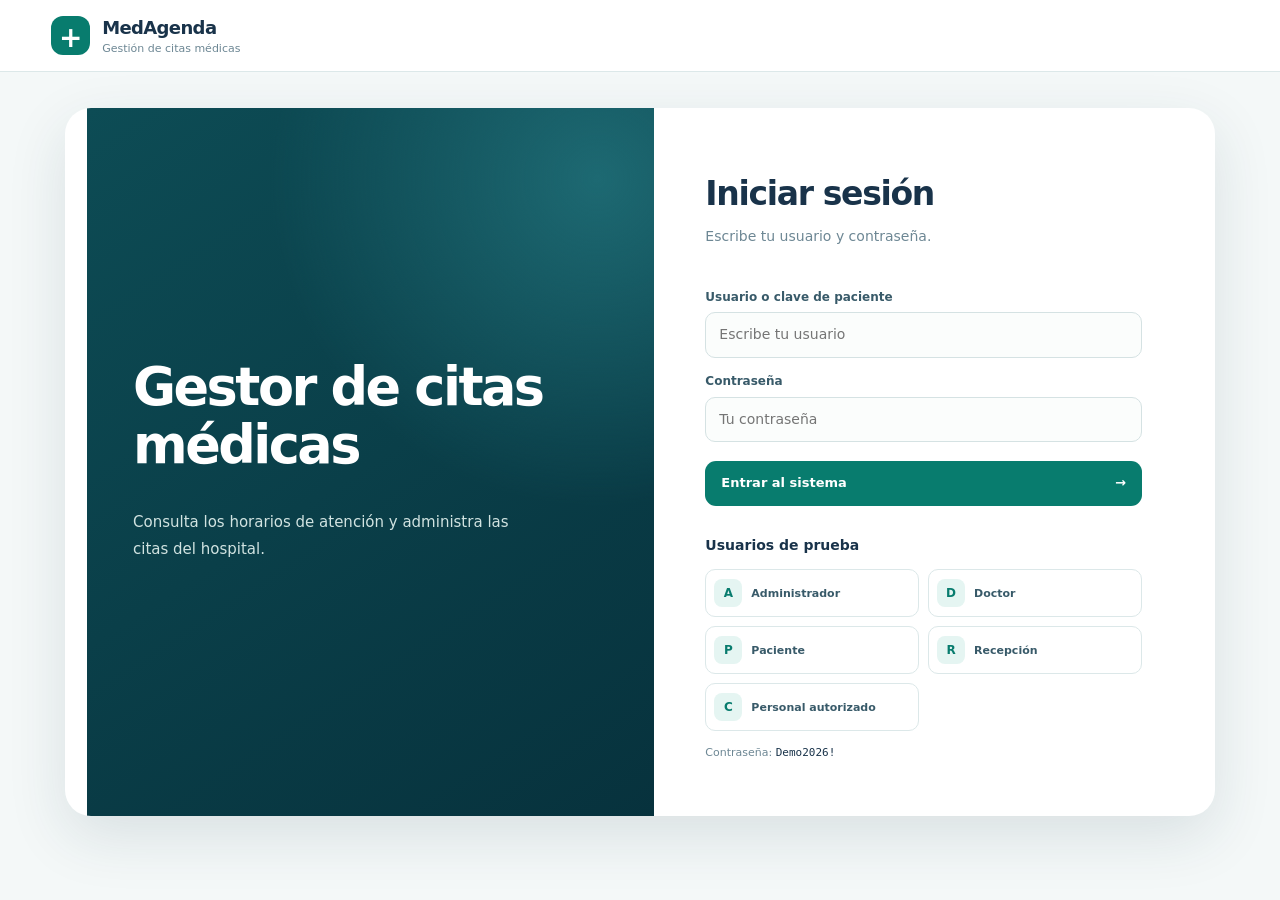
==== commit b09cbd95: "Merge pull request #8 from luisgabrielrosas4-glitch/segundo-parcial-mvp-2026 Corregir acceso médico," ====
--- a/frontend/mvp.html
+++ b/frontend/mvp.html
@@ -23,7 +23,13 @@
       <h2>Iniciar sesión</h2>
       <p class="muted">Escribe tu usuario y contraseña.</p>
       <form id="login-form" autocomplete="off">
-        <label for="username">Usuario</label><input id="username" name="username" required autocomplete="username" placeholder="Escribe tu usuario" maxlength="60">
+        <div id="user-login"><label for="username">Usuario o clave de paciente</label><input id="username" name="username" required autocomplete="username" placeholder="Escribe tu usuario" maxlength="60"></div>
+        <div id="doctor-login" class="doctor-login" hidden>
+          <div class="row space"><strong>Acceso médico</strong><button type="button" class="small-btn" id="doctor-login-back">Volver</button></div>
+          <p class="hint">Introduce tu ID de médico. Tu agenda se mostrará después de iniciar sesión.</p>
+          <label for="doctor-id-login">ID del médico</label>
+          <input id="doctor-id-login" autocomplete="off" maxlength="12" placeholder="Ejemplo: MED001">
+        </div>
         <label for="password">Contraseña</label><input id="password" type="password" name="password" required autocomplete="current-password" placeholder="Tu contraseña">
         <button class="button primary full" type="submit" id="login-button">Entrar al sistema <span>→</span></button>
       </form>
@@ -31,9 +37,7 @@
       <div class="demo-guide"><div class="row"><strong>Usuarios de prueba</strong></div>
         <div class="demo-grid" id="demo-grid">
           <button type="button" data-demo="admin"><span class="demo-avatar">A</span><span>Administrador</span></button>
-          <button type="button" data-demo="doctora"><span class="demo-avatar">D</span><span>Dra. Ana López</span></button>
-          <button type="button" data-demo="doctor_carlos"><span class="demo-avatar">D</span><span>Dr. Carlos Martínez</span></button>
-          <button type="button" data-demo="doctora_sofia"><span class="demo-avatar">D</span><span>Dra. Sofía Hernández</span></button>
+          <button type="button" data-demo="doctor"><span class="demo-avatar">D</span><span>Doctor</span></button>
           <button type="button" data-demo="paciente"><span class="demo-avatar">P</span><span>Paciente</span></button>
           <button type="button" data-demo="recepcion"><span class="demo-avatar">R</span><span>Recepción</span></button>
           <button type="button" data-demo="consulta"><span class="demo-avatar">C</span><span>Personal autorizado</span></button>
@@ -80,6 +84,7 @@
           <h2>Calendario de mis citas</h2>
           <p class="calendar-intro">Selecciona una fecha para ver el horario y el médico que te atenderá.</p>
         </div>
+        <p class="patient-key" id="patient-key" hidden></p>
         <div class="calendar-nav" aria-label="Cambiar mes">
           <button type="button" id="calendar-prev" aria-label="Mes anterior">‹</button>
           <strong id="calendar-title" aria-live="polite"></strong>
@@ -121,7 +126,7 @@
         <label>Correo<input id="patient-new-email" type="email" maxlength="254" placeholder="Correo (opcional)"></label>
         <button type="submit" class="button primary">Registrar paciente</button>
       </form>
-      <div class="table-wrap"><table><thead><tr><th>ID</th><th>Nombre</th><th>Teléfono</th><th>Correo</th></tr></thead><tbody id="patients"></tbody></table></div>
+      <div class="table-wrap"><table><thead><tr><th>Clave de paciente</th><th>Nombre</th><th>Teléfono</th><th>Correo</th></tr></thead><tbody id="patients"></tbody></table></div>
     </section>
 
     <section id="notifications-area" class="card" hidden>
--- a/frontend/mvp.css
+++ b/frontend/mvp.css
@@ -15,3 +15,10 @@
 /* Calendario exclusivo para pacientes */
 .patient-calendar{margin-bottom:20px}.calendar-bar{display:flex;align-items:center;justify-content:space-between;gap:20px;flex-wrap:wrap;margin-bottom:22px}.calendar-bar h2{margin:0 0 6px}.calendar-intro{color:var(--muted);font-size:13px;margin:0}.calendar-nav{display:flex;align-items:center;gap:8px}.calendar-nav strong{min-width:155px;text-align:center;font-size:14px}.calendar-nav button{border:1px solid var(--line);background:#fff;color:var(--green);border-radius:9px;padding:6px 12px;font-weight:700;font-size:17px}.calendar-nav button.calendar-today{font-size:12px}.calendar-weekdays,.calendar-days{display:grid;grid-template-columns:repeat(7,minmax(0,1fr));gap:6px}.calendar-weekdays{margin-bottom:6px}.calendar-weekdays span{text-align:center;color:var(--muted);font-weight:700;font-size:12px;padding:7px}.calendar-day,.calendar-blank{min-height:113px;border:1px solid var(--line);border-radius:10px;padding:9px;background:#fff;min-width:0}.calendar-day{text-align:left;display:flex;align-items:flex-start;flex-direction:column;gap:5px}.calendar-day:hover{background:#eef8f5;border-color:#9accbf}.calendar-day.is-today{border-color:#77b9a6}.calendar-day.is-selected{box-shadow:inset 0 0 0 2px var(--green);background:#f1faf7}.calendar-day>strong{color:var(--ink);font-size:14px}.calendar-appointment{display:block;width:100%;background:#e3f3ee;color:#115f52;border-radius:6px;padding:5px 6px;font-size:11px;white-space:normal;overflow-wrap:anywhere;line-height:1.3}.calendar-day small{color:var(--muted)}.calendar-blank{background:transparent;border:0}.calendar-detail{border-top:1px solid var(--line);margin-top:20px;padding-top:15px}.calendar-detail h3{margin:0}.calendar-events{display:grid;grid-template-columns:repeat(auto-fill,minmax(210px,1fr));gap:10px;margin-top:15px}.calendar-event{border-radius:11px;border:1px solid #d3e7e0;background:#f5faf8;padding:15px;display:flex;flex-direction:column;gap:3px}.calendar-event strong{color:var(--green);font-size:17px}.calendar-event span{font-weight:650}.calendar-event small{color:var(--muted)}
 @media(max-width:720px){.calendar-day,.calendar-blank{min-height:77px;padding:4px}.calendar-day{gap:3px}.calendar-appointment{font-size:9px;padding:4px}.calendar-weekdays span{font-size:10px;padding:4px}.calendar-days,.calendar-weekdays{gap:3px}.calendar-nav strong{min-width:120px}.calendar-nav{flex-wrap:wrap}}
+
+/* Identificación de médico y paciente */
+.doctor-login{border:1px solid #d5e2e3;border-radius:12px;padding:15px;margin:12px 0;background:#f7fbfa}
+.doctor-login .hint{font-size:12px;margin:6px 0 11px}
+.doctor-login label{margin:9px 0 5px}
+.patient-key{font-size:13px;font-weight:750;color:#176457;border:1px solid #c7e7d9;background:#ecf8f3;padding:7px 10px;border-radius:9px;margin:0}
+.calendar-appointment.is-pending{background:#fff3db;color:#926c0a}
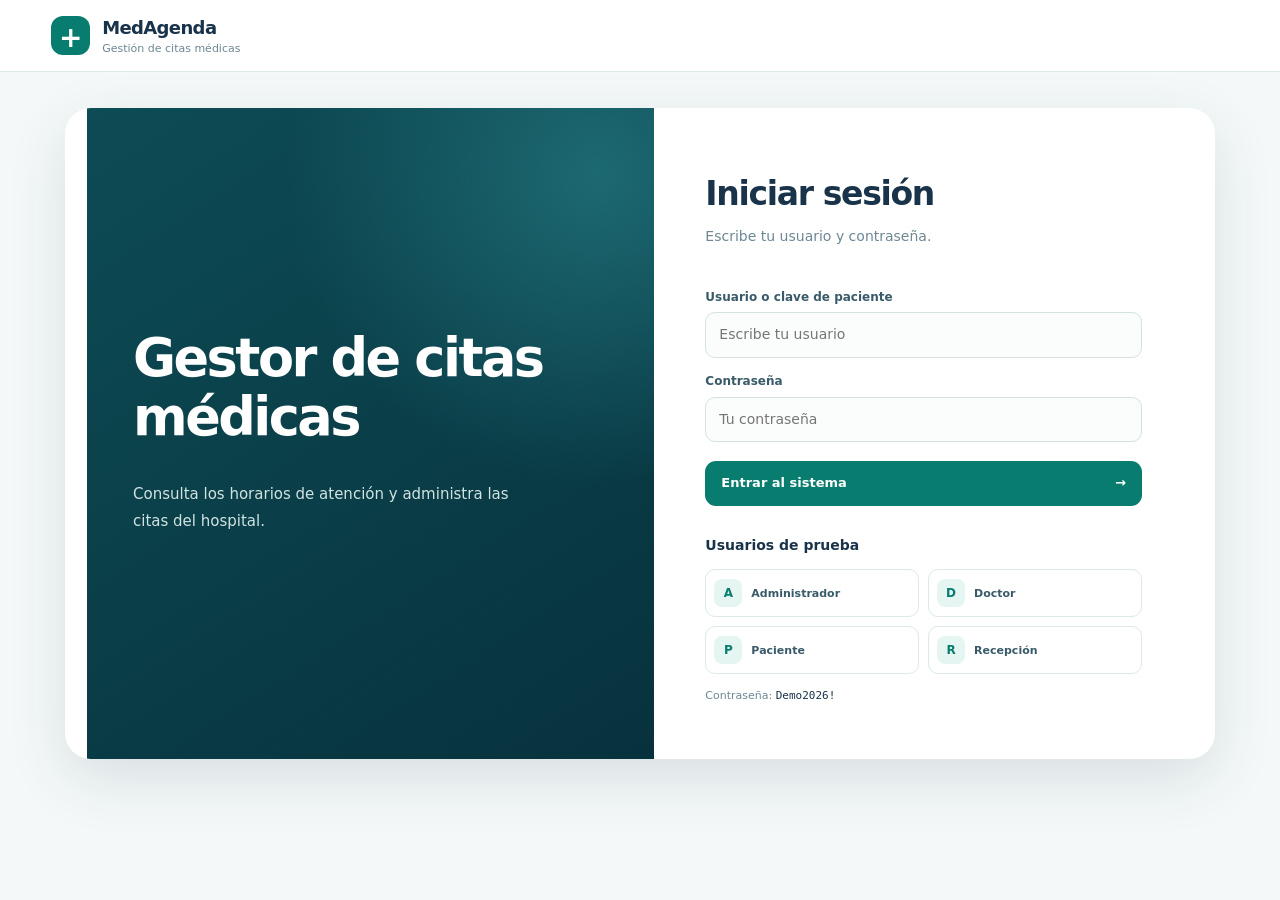
==== commit 15b4ba11: "Merge pull request #9 from luisgabrielrosas4-glitch/segundo-parcial-mvp-2026 Retirar Personal autori" ====
--- a/frontend/mvp.html
+++ b/frontend/mvp.html
@@ -40,7 +40,6 @@
           <button type="button" data-demo="doctor"><span class="demo-avatar">D</span><span>Doctor</span></button>
           <button type="button" data-demo="paciente"><span class="demo-avatar">P</span><span>Paciente</span></button>
           <button type="button" data-demo="recepcion"><span class="demo-avatar">R</span><span>Recepción</span></button>
-          <button type="button" data-demo="consulta"><span class="demo-avatar">C</span><span>Personal autorizado</span></button>
         </div>
         <p class="hint">Contraseña: <code>Demo2026!</code></p>
       </div>
@@ -160,7 +159,7 @@
         <input type="hidden" id="editing-user">
         <label>Usuario<input id="account-login" required minlength="3" maxlength="40"></label>
         <label>Nombre<input id="account-name" required maxlength="100"></label>
-        <label>Rol<select id="account-role"><option value="administrador">Administrador</option><option value="doctor">Doctor</option><option value="paciente">Paciente</option><option value="recepcion">Recepción</option><option value="personal_autorizado">Personal autorizado</option></select></label>
+        <label>Rol<select id="account-role"><option value="administrador">Administrador</option><option value="doctor">Doctor</option><option value="paciente">Paciente</option><option value="recepcion">Recepción</option></select></label>
         <label>Contraseña<input id="account-password" type="password" minlength="8" placeholder="Nueva contraseña"></label>
         <label>Doctor (si es doctor)<select id="account-doctor"><option value="">Seleccionar</option></select></label>
         <label>Paciente (si es paciente)<select id="account-patient"><option value="">Seleccionar</option></select></label>
